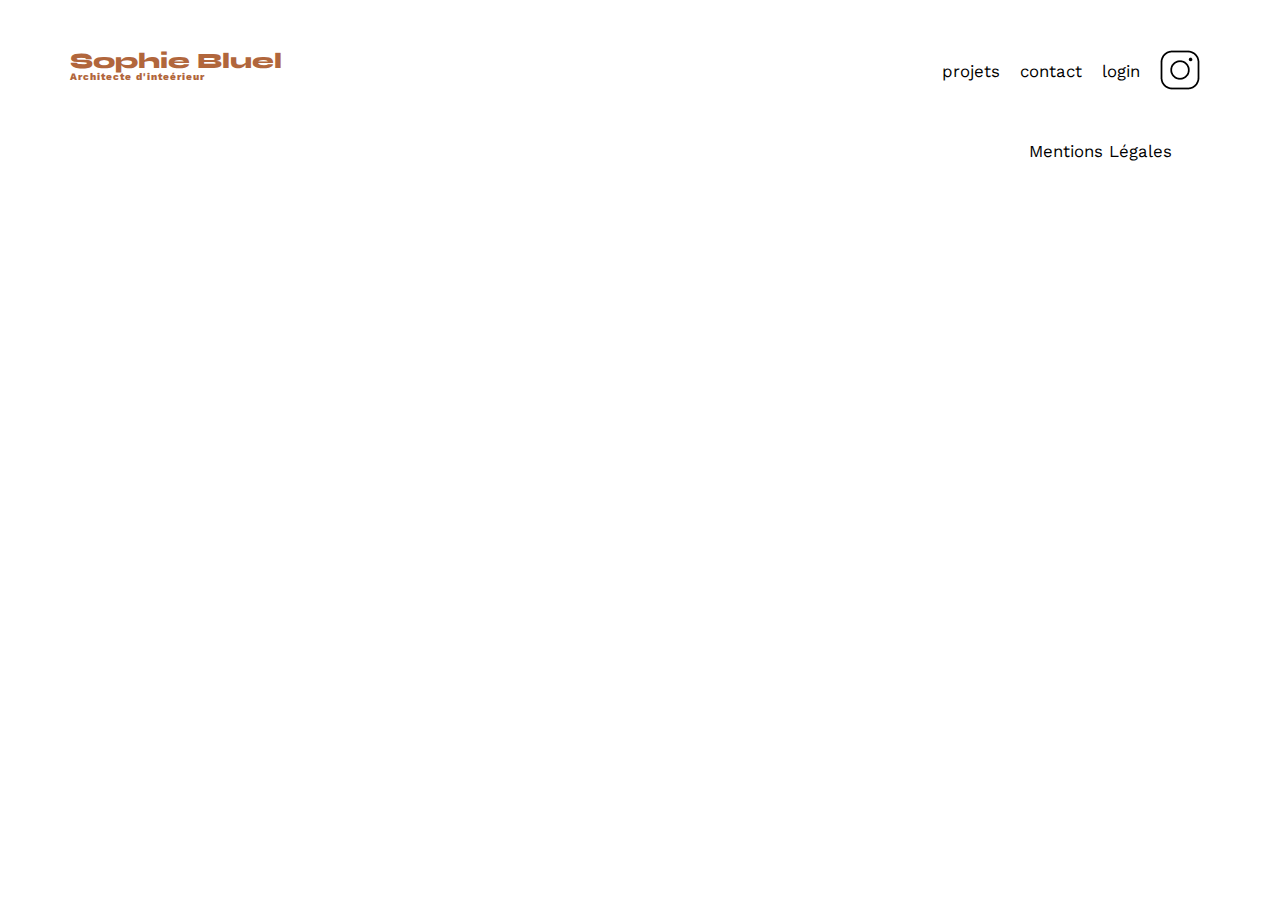
==== Portfolio-architecte-sophie-bluel-master/FrontEnd/assets/pages/login.html @ f0265d5e "creation of login page" ====
<!DOCTYPE html>
<html lang="en">
<head>
  <meta charset="UTF-8">
  <title>Sophie Bluel - Login</title>
  <meta name="viewport" content="width=device-width, initial-scale=1.0">
  <link rel="preconnect" href="https://fonts.googleapis.com">
  <link rel="preconnect" href="https://fonts.gstatic.com" crossorigin>
  <link href="https://fonts.googleapis.com/css2?family=Syne:wght@700;800&family=Work+Sans&display=swap" rel="stylesheet">
  <meta name="description" content="">
  <link rel="stylesheet" href="../sass/style.css">
  <script type="module" src="assets/script.js"></script>
</head>
<body>
<header>
  <h1>Sophie Bluel <span>Architecte d'inteérieur</span></h1>
  <nav>
    <ul>
      <li>
        <a href="../../index.html">projets</a>
      </li>
      <li>
        <a>contact</a>
      </li>
      <li>
        <a href="../pages/login.html">login</a>
      </li>
      <li>
        <a><img src="../icons/instagram.png" alt="Instagram"></a>
      </li>
    </ul>
  </nav>
</header>

<main>

</main>

<footer>
  <nav>
    <ul>
      <li>Mentions Légales</li>
    </ul>
  </nav>
</footer>
</body>
</html>
---- Portfolio-architecte-sophie-bluel-master/FrontEnd/assets/sass/style.css ----
/* http://meyerweb.com/eric/tools/css/reset/
   v2.0 | 20110126
   License: none (public domain)
*/
@import 'fontawesome/fontawesome.css';
html, body, div, span, applet, object, iframe,
h1, h2, h3, h4, h5, h6, p, blockquote, pre,
a, abbr, acronym, address, big, cite, code,
del, dfn, em, img, ins, kbd, q, s, samp,
small, strike, strong, sub, sup, tt, var,
b, u, i, center,
dl, dt, dd, ol, ul, li,
fieldset, form, label, legend,
table, caption, tbody, tfoot, thead, tr, th, td,
article, aside, canvas, details, embed,
figure, figcaption, footer, header, hgroup,
menu, nav, output, ruby, section, summary,
time, mark, audio, video {
  margin: 0;
  padding: 0;
  border: 0;
  font-size: 100%;
  font: inherit;
  vertical-align: baseline;
}

/* HTML5 display-role reset for older browsers */
article, aside, details, figcaption, figure,
footer, header, hgroup, menu, nav, section {
  display: block;
}

body {
  line-height: 1;
}

ol, ul {
  list-style: none;
}

blockquote, q {
  quotes: none;
}

blockquote:before, blockquote:after,
q:before, q:after {
  content: "";
  content: none;
}

table {
  border-collapse: collapse;
  border-spacing: 0;
}

/** end reset css**/
body {
  max-width: 1140px;
  margin: auto;
  font-family: "Work Sans";
  font-size: 14px;
}

header {
  display: flex;
  justify-content: space-between;
  margin: 50px 0;
}

section {
  margin: 50px 0;
}

h1 {
  display: flex;
  flex-direction: column;
  font-family: "Syne";
  font-size: 22px;
  font-weight: 800;
  color: #B1663C;
}

h1 > span {
  font-family: "Work Sans";
  font-size: 10px;
  letter-spacing: 0.1em;
}

h2 {
  font-family: "Syne";
  font-weight: 700;
  font-size: 30px;
  color: #1D6154;
}

nav ul {
  display: flex;
  align-items: center;
  list-style-type: none;
}

nav li {
  padding: 0 10px;
  font-size: 1.2em;
}

a {
  text-decoration: none;
  color: black;
}
a:hover {
  color: #B1663C;
}

#introduction {
  display: flex;
  align-items: center;
}

#introduction figure {
  flex: 1;
}

#introduction img {
  display: block;
  margin: auto;
  width: 80%;
}

#introduction article {
  flex: 1;
}

#introduction h2 {
  margin-bottom: 1em;
}

#introduction p {
  margin-bottom: 0.5em;
}

#portfolio h2 {
  text-align: center;
  margin-bottom: 1em;
}

.gallery {
  width: 100%;
  display: grid;
  grid-template-columns: 1fr 1fr 1fr;
  grid-column-gap: 20px;
  grid-row-gap: 20px;
}

.gallery img {
  width: 100%;
}

#contact {
  width: 50%;
  margin: auto;
}

#contact > * {
  text-align: center;
}

#contact h2 {
  margin-bottom: 20px;
}

#contact form {
  text-align: left;
  margin-top: 30px;
  display: flex;
  flex-direction: column;
}

#contact input {
  height: 50px;
  font-size: 1.2em;
  border: none;
  box-shadow: 0px 4px 14px rgba(0, 0, 0, 0.09);
}

#contact label {
  margin: 2em 0 1em 0;
}

#contact textarea {
  border: none;
  box-shadow: 0px 4px 14px rgba(0, 0, 0, 0.09);
}

input[type=submit] {
  font-family: "Syne";
  font-weight: 700;
  color: white;
  background-color: #1D6154;
  margin: 2em auto;
  width: 180px;
  text-align: center;
  border-radius: 60px;
}

footer nav ul {
  display: flex;
  justify-content: flex-end;
  margin: 2em;
}

.button_Container {
  width: 100%;
  display: flex;
  flex-flow: row nowrap;
  justify-content: center;
  gap: 10px;
  margin-top: 20px;
  margin-bottom: 50px;
}
.button_Container .button {
  display: flex;
  justify-content: center;
  align-items: center;
  padding: 0px 15px;
  font-family: "Syne";
  font-weight: 700;
  font-size: 16px;
  color: #1D6154;
  height: 37px;
  border: #1D6154 solid 1.5px;
  border-radius: 60px;
  color: #1D6154;
}
.button_Container .button:hover {
  transition: transform 100ms ease-in-out;
  transform: scale(1.02);
}
.button_Container .buttonShort {
  width: 100px;
  padding: 0;
}
.button_Container .button_Selected {
  background-color: #1D6154;
  color: white;
}

/*!
 * Font Awesome Free 6.4.0 by @fontawesome - https://fontawesome.com
 * License - https://fontawesome.com/license/free (Icons: CC BY 4.0, Fonts: SIL OFL 1.1, Code: MIT License)
 * Copyright 2023 Fonticons, Inc.
 */
:root, :host {
  --fa-style-family-classic: "Font Awesome 6 Free";
  --fa-font-regular: normal 400 1em/1 "Font Awesome 6 Free";
}

@font-face {
  font-family: "Font Awesome 6 Free";
  font-style: normal;
  font-weight: 400;
  font-display: block;
  src: url("./webfonts/fa-regular-400.woff2") format("woff2"), url("./webfonts/fa-regular-400.ttf") format("truetype");
}
.far,
.fa-regular {
  font-weight: 400;
}

/*!
 * Font Awesome Free 6.4.0 by @fontawesome - https://fontawesome.com
 * License - https://fontawesome.com/license/free (Icons: CC BY 4.0, Fonts: SIL OFL 1.1, Code: MIT License)
 * Copyright 2023 Fonticons, Inc.
 */
:root, :host {
  --fa-style-family-classic: "Font Awesome 6 Free";
  --fa-font-solid: normal 900 1em/1 "Font Awesome 6 Free";
}

@font-face {
  font-family: "Font Awesome 6 Free";
  font-style: normal;
  font-weight: 900;
  font-display: block;
  src: url("./webfonts/fa-solid-900.woff2") format("woff2"), url("./webfonts/fa-solid-900.ttf") format("truetype");
}
.fas,
.fa-solid {
  font-weight: 900;
}

/*# sourceMappingURL=style.css.map */
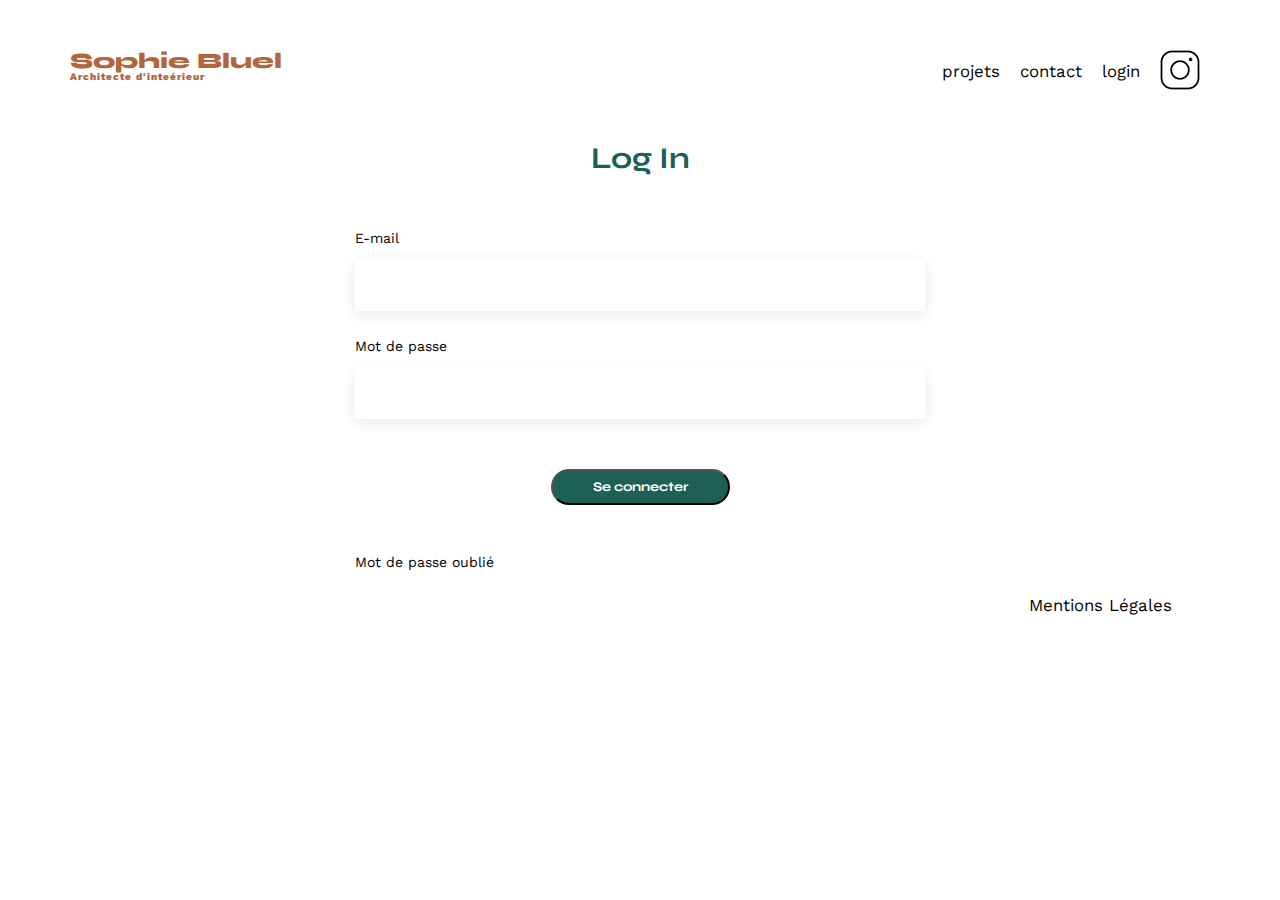
==== commit 36b0ac50: "create login form and refactor all forms" ====
--- a/Portfolio-architecte-sophie-bluel-master/FrontEnd/assets/pages/login.html
+++ b/Portfolio-architecte-sophie-bluel-master/FrontEnd/assets/pages/login.html
@@ -33,7 +33,20 @@
 </header>
 
 <main>
+  <section class="form" id="login">
+    <h2>Log In</h2>
+    <form action="#" method="post">
+      <label for="uname">E-mail</label>
+      <input type="text" id="uname" name="uname" required>
 
+      <label for="psw">Mot de passe</label>
+      <input type="password" id="psw" name="psw" required>
+
+      <button id="button_login" type="submit">Se connecter</button>
+
+      <a href="#">Mot de passe oublié</a>
+    </form>
+  </section>
 </main>
 
 <footer>
--- a/Portfolio-architecte-sophie-bluel-master/FrontEnd/assets/sass/style.css
+++ b/Portfolio-architecte-sophie-bluel-master/FrontEnd/assets/sass/style.css
@@ -156,43 +156,78 @@
   width: 100%;
 }
 
-#contact {
+footer nav ul {
+  display: flex;
+  justify-content: flex-end;
+  margin: 2em;
+}
+
+.button_Container {
+  width: 100%;
+  display: flex;
+  flex-flow: row nowrap;
+  justify-content: center;
+  gap: 10px;
+  margin-top: 20px;
+  margin-bottom: 50px;
+}
+.button_Container .button {
+  display: flex;
+  justify-content: center;
+  align-items: center;
+  padding: 0px 15px;
+  font-family: "Syne";
+  font-weight: 700;
+  font-size: 16px;
+  color: #1D6154;
+  height: 37px;
+  border: #1D6154 solid 1.5px;
+  border-radius: 60px;
+  color: #1D6154;
+}
+.button_Container .button:hover {
+  transition: transform 100ms ease-in-out;
+  transform: scale(1.02);
+}
+.button_Container .buttonShort {
+  width: 100px;
+  padding: 0;
+}
+.button_Container .button_Selected {
+  background-color: #1D6154;
+  color: white;
+}
+
+.form {
   width: 50%;
   margin: auto;
 }
-
-#contact > * {
+.form > * {
   text-align: center;
 }
-
-#contact h2 {
+.form h2 {
   margin-bottom: 20px;
 }
-
-#contact form {
+.form form {
   text-align: left;
   margin-top: 30px;
   display: flex;
   flex-direction: column;
 }
-
-#contact input {
+.form input {
   height: 50px;
   font-size: 1.2em;
   border: none;
   box-shadow: 0px 4px 14px rgba(0, 0, 0, 0.09);
 }
-
-#contact label {
+.form label {
   margin: 2em 0 1em 0;
 }
-
-#contact textarea {
+.form textarea {
   border: none;
   box-shadow: 0px 4px 14px rgba(0, 0, 0, 0.09);
 }
-
-input[type=submit] {
+.form input[type=submit], .form button {
   font-family: "Syne";
   font-weight: 700;
   color: white;
@@ -202,47 +237,11 @@
   text-align: center;
   border-radius: 60px;
 }
-
-footer nav ul {
-  display: flex;
-  justify-content: flex-end;
-  margin: 2em;
-}
-
-.button_Container {
-  width: 100%;
-  display: flex;
-  flex-flow: row nowrap;
-  justify-content: center;
-  gap: 10px;
-  margin-top: 20px;
+.form #button_login {
+  width: 179px;
+  height: 36px;
+  margin-top: 50px;
   margin-bottom: 50px;
-}
-.button_Container .button {
-  display: flex;
-  justify-content: center;
-  align-items: center;
-  padding: 0px 15px;
-  font-family: "Syne";
-  font-weight: 700;
-  font-size: 16px;
-  color: #1D6154;
-  height: 37px;
-  border: #1D6154 solid 1.5px;
-  border-radius: 60px;
-  color: #1D6154;
-}
-.button_Container .button:hover {
-  transition: transform 100ms ease-in-out;
-  transform: scale(1.02);
-}
-.button_Container .buttonShort {
-  width: 100px;
-  padding: 0;
-}
-.button_Container .button_Selected {
-  background-color: #1D6154;
-  color: white;
 }
 
 /*!
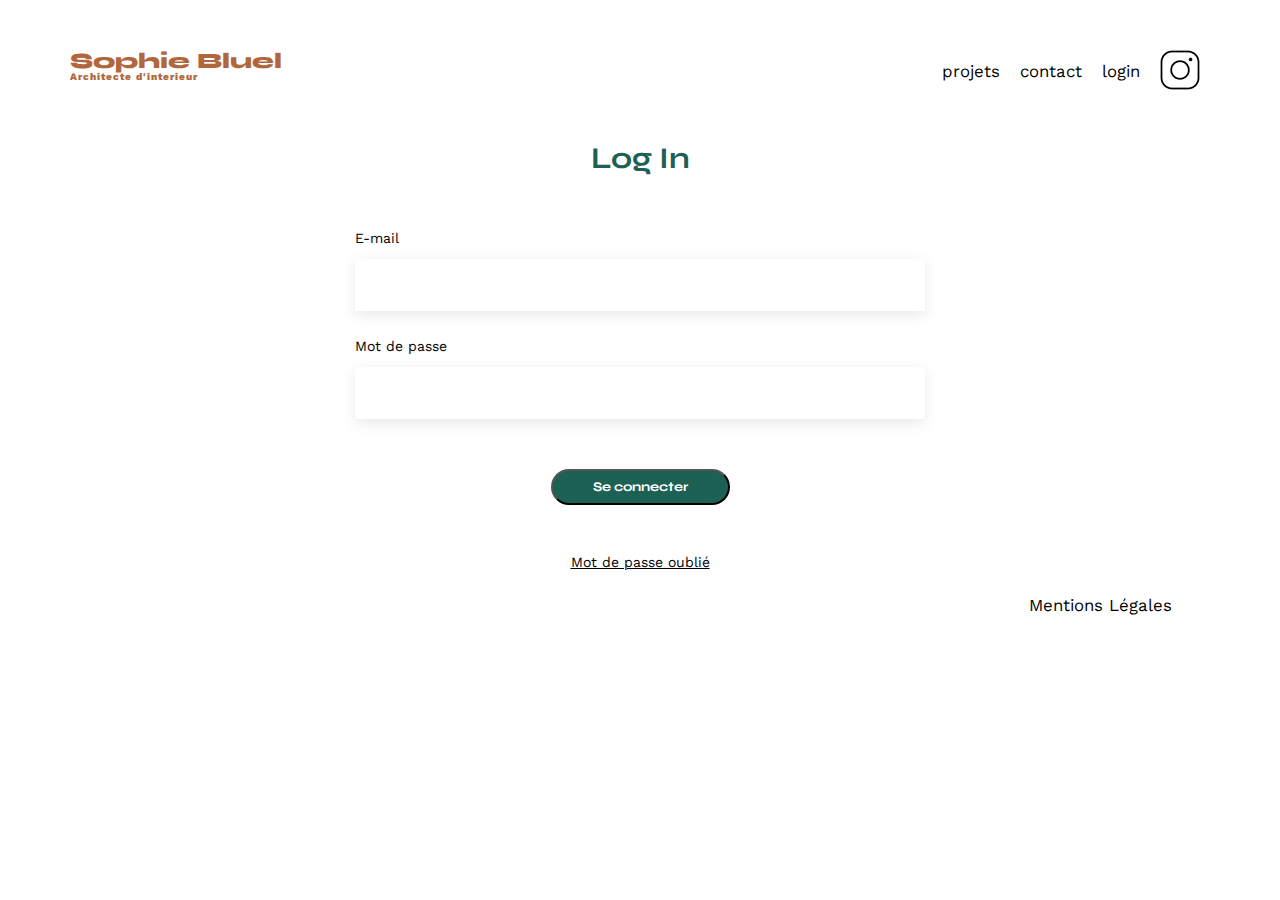
==== commit a7d5efc9: "login feature ok" ====
--- a/Portfolio-architecte-sophie-bluel-master/FrontEnd/assets/pages/login.html
+++ b/Portfolio-architecte-sophie-bluel-master/FrontEnd/assets/pages/login.html
@@ -9,11 +9,11 @@
   <link href="https://fonts.googleapis.com/css2?family=Syne:wght@700;800&family=Work+Sans&display=swap" rel="stylesheet">
   <meta name="description" content="">
   <link rel="stylesheet" href="../sass/style.css">
-  <script type="module" src="assets/script.js"></script>
+  <script type="module" src="./login.js"></script>
 </head>
 <body>
 <header>
-  <h1>Sophie Bluel <span>Architecte d'inteérieur</span></h1>
+  <h1>Sophie Bluel <span>Architecte d'interieur</span></h1>
   <nav>
     <ul>
       <li>
@@ -33,14 +33,14 @@
 </header>
 
 <main>
-  <section class="form" id="login">
+  <section class="form">
     <h2>Log In</h2>
-    <form action="#" method="post">
-      <label for="uname">E-mail</label>
-      <input type="text" id="uname" name="uname" required>
+    <form id="login" action="#" method="post">
+      <label for="username">E-mail</label>
+      <input type="email" id="username" name="username" autocomplete="username" required>
 
-      <label for="psw">Mot de passe</label>
-      <input type="password" id="psw" name="psw" required>
+      <label for="password">Mot de passe</label>
+      <input type="password" id="password" name="password" autocomplete="current-password" required>
 
       <button id="button_login" type="submit">Se connecter</button>
 
--- a/Portfolio-architecte-sophie-bluel-master/FrontEnd/assets/sass/style.css
+++ b/Portfolio-architecte-sophie-bluel-master/FrontEnd/assets/sass/style.css
@@ -1,8 +1,45 @@
+@import 'fontawesome/fontawesome.css';
+footer nav ul {
+  display: flex;
+  justify-content: flex-end;
+  margin: 2em;
+}
+
+header {
+  display: flex;
+  justify-content: space-between;
+  margin: 50px 0;
+}
+
+nav ul {
+  display: flex;
+  align-items: center;
+  list-style-type: none;
+}
+
+nav li {
+  padding: 0 10px;
+  font-size: 1.2em;
+}
+
+a {
+  text-decoration: none;
+  color: black;
+}
+a:hover {
+  color: #B1663C;
+}
+
+log_container {
+  width: 100%;
+  height: 59px;
+  background-color: black;
+}
+
 /* http://meyerweb.com/eric/tools/css/reset/
    v2.0 | 20110126
    License: none (public domain)
 */
-@import 'fontawesome/fontawesome.css';
 html, body, div, span, applet, object, iframe,
 h1, h2, h3, h4, h5, h6, p, blockquote, pre,
 a, abbr, acronym, address, big, cite, code,
@@ -93,25 +130,6 @@
   color: #1D6154;
 }
 
-nav ul {
-  display: flex;
-  align-items: center;
-  list-style-type: none;
-}
-
-nav li {
-  padding: 0 10px;
-  font-size: 1.2em;
-}
-
-a {
-  text-decoration: none;
-  color: black;
-}
-a:hover {
-  color: #B1663C;
-}
-
 #introduction {
   display: flex;
   align-items: center;
@@ -154,12 +172,6 @@
 
 .gallery img {
   width: 100%;
-}
-
-footer nav ul {
-  display: flex;
-  justify-content: flex-end;
-  margin: 2em;
 }
 
 .button_Container {
@@ -243,6 +255,12 @@
   margin-top: 50px;
   margin-bottom: 50px;
 }
+.form a {
+  display: flex;
+  justify-content: center;
+  align-items: center;
+  text-decoration: underline 1.1px black;
+}
 
 /*!
  * Font Awesome Free 6.4.0 by @fontawesome - https://fontawesome.com
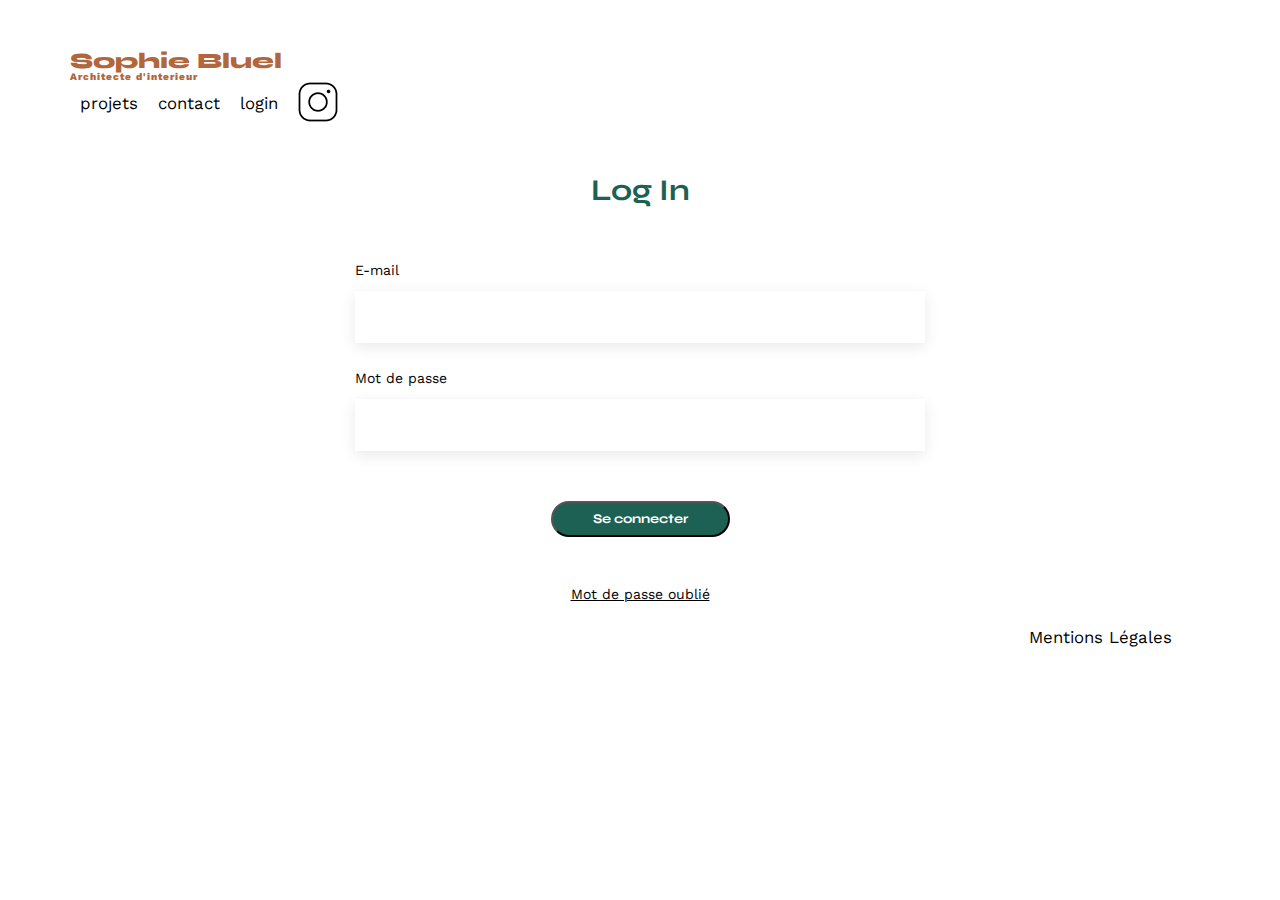
==== commit d5f10de7: "add div in header to highlight initial header" ====
--- a/Portfolio-architecte-sophie-bluel-master/FrontEnd/assets/pages/login.html
+++ b/Portfolio-architecte-sophie-bluel-master/FrontEnd/assets/pages/login.html
@@ -13,23 +13,25 @@
 </head>
 <body>
 <header>
-  <h1>Sophie Bluel <span>Architecte d'interieur</span></h1>
-  <nav>
-    <ul>
-      <li>
-        <a href="../../index.html">projets</a>
-      </li>
-      <li>
-        <a>contact</a>
-      </li>
-      <li>
-        <a href="../pages/login.html">login</a>
-      </li>
-      <li>
-        <a><img src="../icons/instagram.png" alt="Instagram"></a>
-      </li>
-    </ul>
-  </nav>
+  <div class="initial_header">
+    <h1>Sophie Bluel <span>Architecte d'interieur</span></h1>
+    <nav>
+      <ul>
+        <li>
+          <a href="../../index.html">projets</a>
+        </li>
+        <li>
+          <a>contact</a>
+        </li>
+        <li>
+          <a href="../pages/login.html">login</a>
+        </li>
+        <li>
+          <a><img src="../icons/instagram.png" alt="Instagram"></a>
+        </li>
+      </ul>
+    </nav>
+  </div>
 </header>
 
 <main>
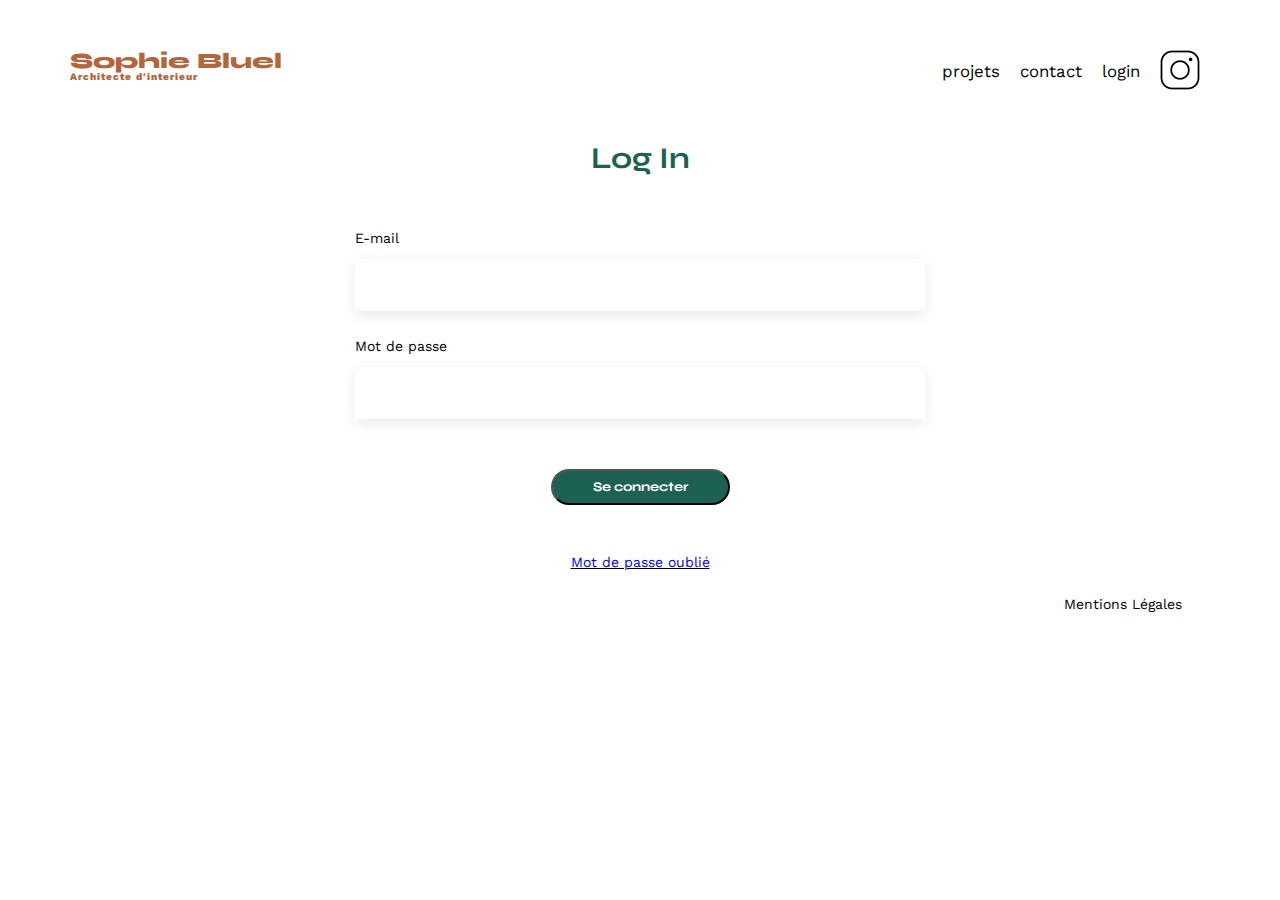
==== commit 3f1de290: "add class to header login button" ====
--- a/Portfolio-architecte-sophie-bluel-master/FrontEnd/assets/pages/login.html
+++ b/Portfolio-architecte-sophie-bluel-master/FrontEnd/assets/pages/login.html
@@ -23,7 +23,7 @@
         <li>
           <a>contact</a>
         </li>
-        <li>
+        <li class="login_button">
           <a href="../pages/login.html">login</a>
         </li>
         <li>
--- a/Portfolio-architecte-sophie-bluel-master/FrontEnd/assets/sass/style.css
+++ b/Portfolio-architecte-sophie-bluel-master/FrontEnd/assets/sass/style.css
@@ -5,35 +5,51 @@
   margin: 2em;
 }
 
-header {
-  display: flex;
+.initial_header {
+  display: flex;
+  flex-flow: row nowrap;
   justify-content: space-between;
-  margin: 50px 0;
-}
-
-nav ul {
+  width: 100%;
+  max-width: 1140px;
+  margin: 0 auto;
+}
+.initial_header h1, .initial_header nav {
+  margin: 50px 0px;
+  flex: 1;
+  width: 50%;
+}
+.initial_header nav {
+  display: flex;
+  justify-content: right;
+}
+.initial_header nav ul {
   display: flex;
   align-items: center;
   list-style-type: none;
 }
-
-nav li {
+.initial_header nav li {
   padding: 0 10px;
   font-size: 1.2em;
 }
-
-a {
+.initial_header nav a {
   text-decoration: none;
   color: black;
 }
-a:hover {
+.initial_header nav a:hover {
   color: #B1663C;
 }
 
-log_container {
+.header_logged {
+  display: flex;
+  flex-flow: column nowrap;
+  margin-top: 0;
+}
+
+.logged_container {
   width: 100%;
   height: 59px;
   background-color: black;
+  margin: 0;
 }
 
 /* http://meyerweb.com/eric/tools/css/reset/
@@ -92,16 +108,14 @@
 
 /** end reset css**/
 body {
-  max-width: 1140px;
   margin: auto;
   font-family: "Work Sans";
   font-size: 14px;
 }
 
-header {
-  display: flex;
-  justify-content: space-between;
-  margin: 50px 0;
+main, footer {
+  max-width: 1140px;
+  margin: 0 auto;
 }
 
 section {
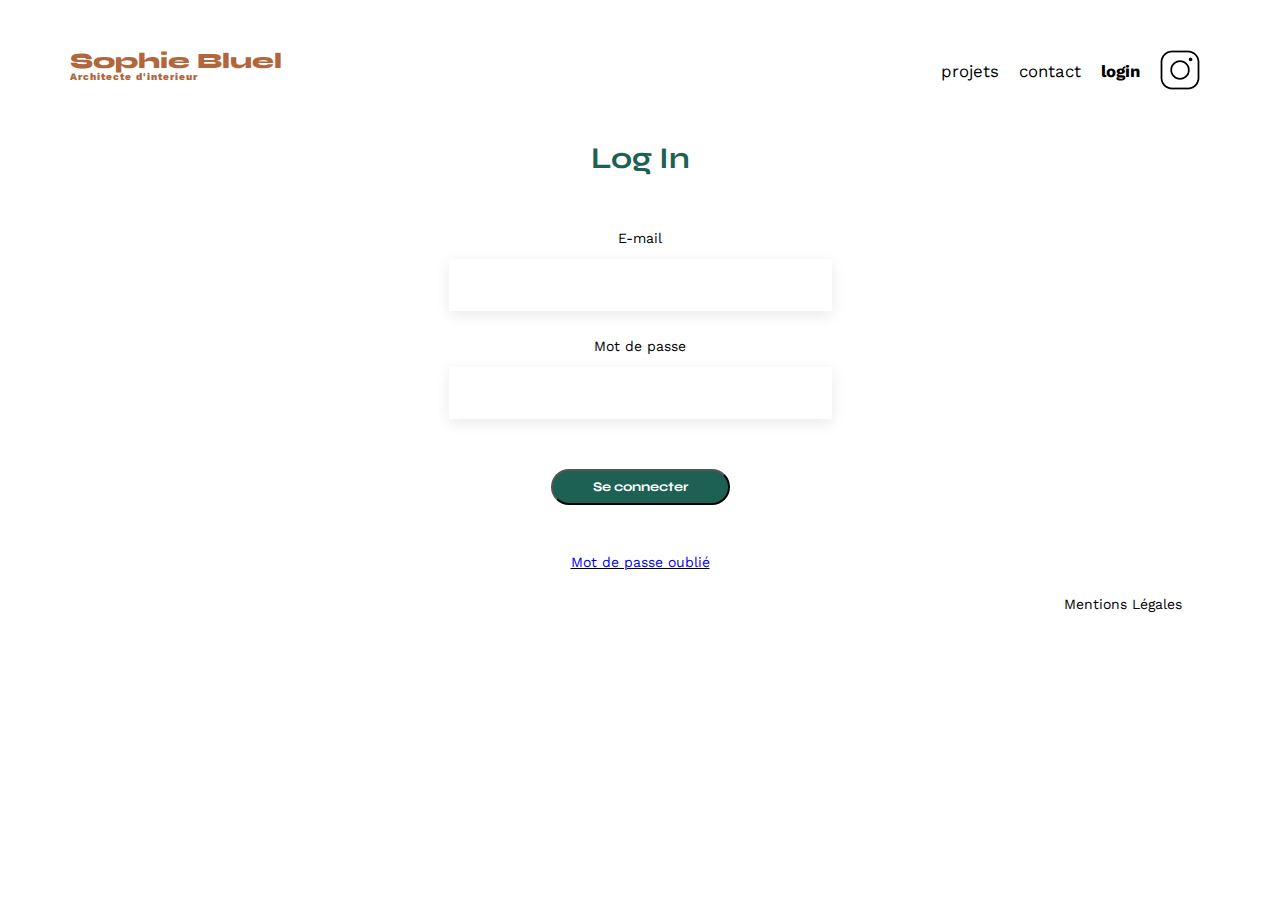
==== commit ee0e8753: "increase fontweight for login_link in login page" ====
--- a/Portfolio-architecte-sophie-bluel-master/FrontEnd/assets/pages/login.html
+++ b/Portfolio-architecte-sophie-bluel-master/FrontEnd/assets/pages/login.html
@@ -24,7 +24,7 @@
           <a>contact</a>
         </li>
         <li class="login_button">
-          <a href="../pages/login.html">login</a>
+          <a id="login_link" href="../pages/login.html">login</a>
         </li>
         <li>
           <a><img src="../icons/instagram.png" alt="Instagram"></a>
@@ -44,7 +44,7 @@
       <label for="password">Mot de passe</label>
       <input type="password" id="password" name="password" autocomplete="current-password" required>
 
-      <button id="button_login" type="submit">Se connecter</button>
+      <button id="button_submit-login" type="submit">Se connecter</button>
 
       <a href="#">Mot de passe oublié</a>
     </form>
--- a/Portfolio-architecte-sophie-bluel-master/FrontEnd/assets/sass/style.css
+++ b/Portfolio-architecte-sophie-bluel-master/FrontEnd/assets/sass/style.css
@@ -37,6 +37,9 @@
 }
 .initial_header nav a:hover {
   color: #B1663C;
+}
+.initial_header nav #login_link {
+  font-weight: 700;
 }
 
 .header_logged {
@@ -239,12 +242,16 @@
   margin-top: 30px;
   display: flex;
   flex-direction: column;
+  align-items: center;
 }
 .form input {
   height: 50px;
+  max-width: 379px;
+  width: 100%;
   font-size: 1.2em;
   border: none;
   box-shadow: 0px 4px 14px rgba(0, 0, 0, 0.09);
+  text-align: center;
 }
 .form label {
   margin: 2em 0 1em 0;
@@ -263,7 +270,7 @@
   text-align: center;
   border-radius: 60px;
 }
-.form #button_login {
+.form #button_submit-login {
   width: 179px;
   height: 36px;
   margin-top: 50px;
